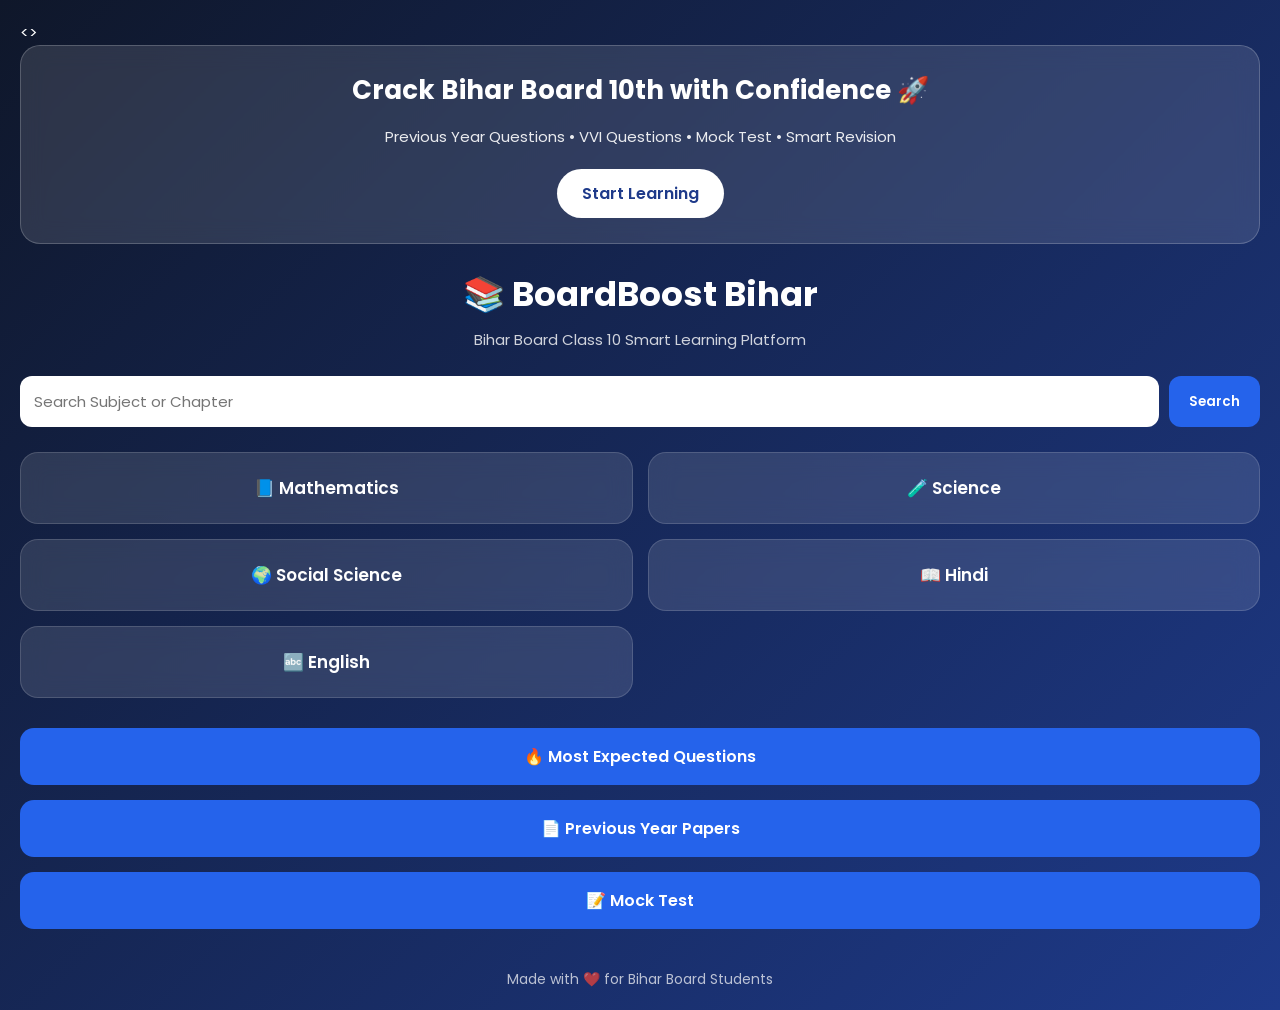
==== index.html @ 2d81bc1f "Add files via upload" ====
<!DOCTYPE html>
<html lang="en">
<<link href="https://fonts.googleapis.com/css2?family=Poppins:wght@300;400;600;700&display=swap" rel="stylesheet">>
    <meta charset="UTF-8">
    <meta name="viewport" content="width=device-width, initial-scale=1.0">
    <title>BoardBoost Bihar</title>

    <link rel="stylesheet" href="style.css">
</head>

<body>

<header>
<section class="hero">

<h2>Crack Bihar Board 10th with Confidence 🚀</h2>

<p>
Previous Year Questions • VVI Questions • Mock Test • Smart Revision
</p>

<a href="#">Start Learning</a>

</section>

    <h1>📚 BoardBoost Bihar</h1>

    <p>Bihar Board Class 10 Smart Learning Platform</p>

</header>


<section class="search-box">

<input type="text" placeholder="Search Subject or Chapter">

<button>Search</button>

</section>



<section class="subjects">

<div class="card">📘 Mathematics</div>

<div class="card">🧪 Science</div>

<div class="card">🌍 Social Science</div>

<div class="card">📖 Hindi</div>

<div class="card">🔤 English</div>

</section>



<section class="buttons">

<button>🔥 Most Expected Questions</button>

<button>📄 Previous Year Papers</button>

<button>📝 Mock Test</button>

</section>



<footer>

Made with ❤️ for Bihar Board Students

</footer>

<script src="script.js"></script>

</body>
</html>
---- style.css ----
/* ===========================
   BoardBoost Bihar
   Premium Mobile UI v1
=========================== */

@import url('https://fonts.googleapis.com/css2?family=Poppins:wght@300;400;500;600;700&display=swap');

*{
margin:0;
padding:0;
box-sizing:border-box;
font-family:'Poppins',sans-serif;
}

body{

background:linear-gradient(135deg,#0f172a,#1e3a8a);

color:white;

min-height:100vh;

padding:20px;

}

/* Header */

header{

text-align:center;

margin-bottom:25px;

}

header h1{

font-size:34px;

font-weight:700;

}

header p{

margin-top:8px;

opacity:.8;

font-size:15px;

}

/* Hero */

.hero{

background:rgba(255,255,255,.12);

backdrop-filter:blur(12px);

padding:25px;

border-radius:20px;

margin-bottom:25px;

text-align:center;

border:1px solid rgba(255,255,255,.2);

}

.hero h2{

font-size:26px;

margin-bottom:15px;

}

.hero p{

line-height:1.6;

opacity:.9;

margin-bottom:20px;

}

.hero a{

display:inline-block;

padding:12px 25px;

background:white;

color:#1e3a8a;

border-radius:50px;

text-decoration:none;

font-weight:600;

}

/* Search */

.search-box{

display:flex;

gap:10px;

margin-bottom:25px;

}

.search-box input{

flex:1;

padding:14px;

border:none;

border-radius:12px;

outline:none;

font-size:15px;

}

.search-box button{

padding:14px 20px;

background:#2563eb;

color:white;

border:none;

border-radius:12px;

font-weight:600;

}

/* Subjects */

.subjects{

display:grid;

grid-template-columns:repeat(2,1fr);

gap:15px;

margin-bottom:30px;

}

.card{

background:rgba(255,255,255,.12);

backdrop-filter:blur(12px);

padding:22px;

border-radius:18px;

text-align:center;

font-weight:600;

font-size:17px;

border:1px solid rgba(255,255,255,.15);

transition:.3s;

}

.card:active{

transform:scale(.95);

}

/* Buttons */

.buttons{

display:flex;

flex-direction:column;

gap:15px;

}

.buttons button{

padding:16px;

background:#2563eb;

color:white;

border:none;

border-radius:14px;

font-size:16px;

font-weight:600;

}

/* Footer */

footer{

margin-top:40px;

text-align:center;

opacity:.7;

font-size:14px;

}
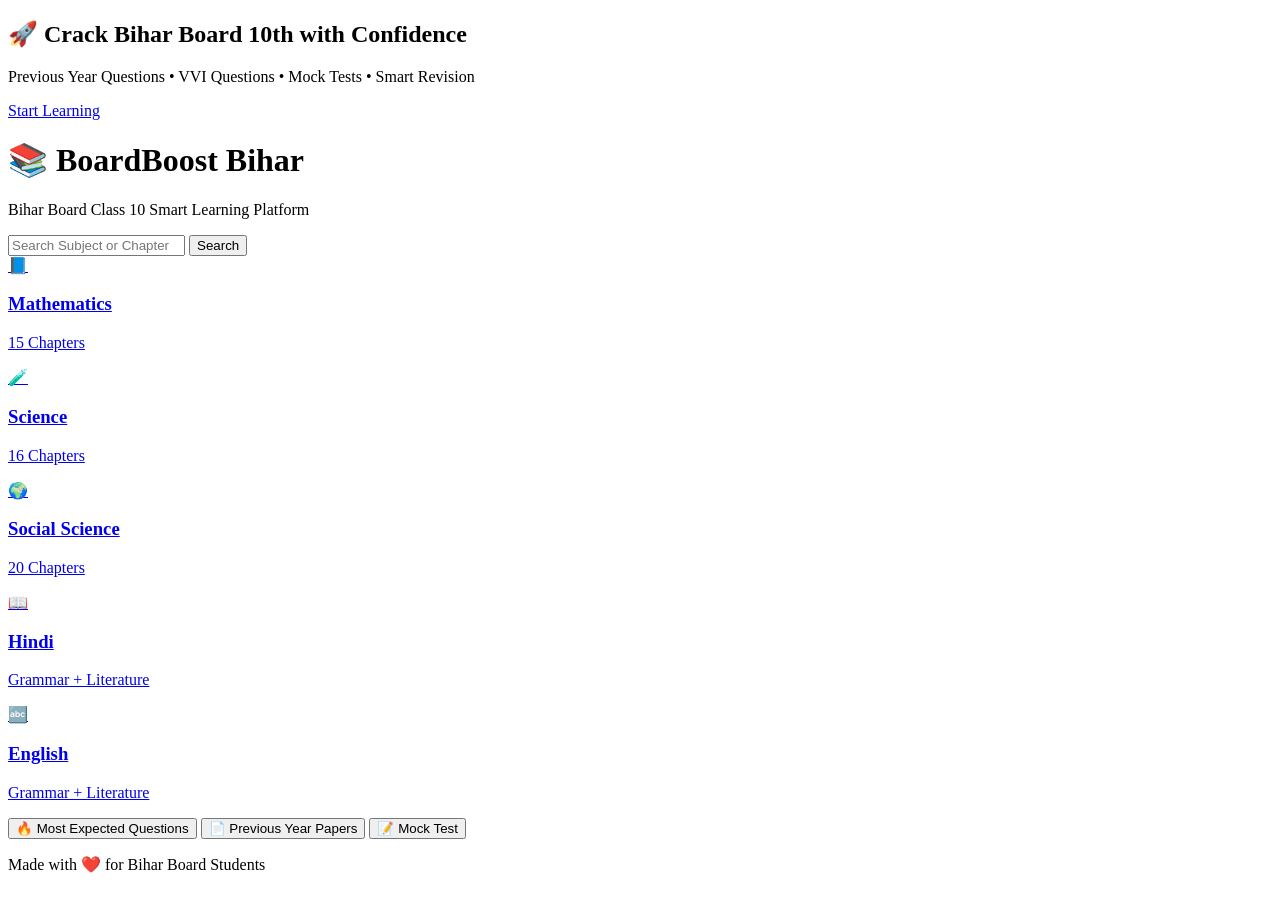
==== commit ab0d4e9b: "Add files via upload" ====
--- a/index.html
+++ b/index.html
@@ -1,60 +1,120 @@
 <!DOCTYPE html>
 <html lang="en">
-<<link href="https://fonts.googleapis.com/css2?family=Poppins:wght@300;400;600;700&display=swap" rel="stylesheet">>
-    <meta charset="UTF-8">
-    <meta name="viewport" content="width=device-width, initial-scale=1.0">
-    <title>BoardBoost Bihar</title>
 
-    <link rel="stylesheet" href="style.css">
+<head>
+  <meta charset="UTF-8">
+  <meta name="viewport" content="width=device-width, initial-scale=1.0">
+
+  <title>BoardBoost Bihar</title>
+
+  <!-- Google Font -->
+  <link rel="preconnect" href="https://fonts.googleapis.com">
+  <link rel="preconnect" href="https://fonts.gstatic.com" crossorigin>
+
+  <link href="https://fonts.googleapis.com/css2?family=Poppins:wght@300;400;500;600;700&display=swap" rel="stylesheet">
+
+  <!-- CSS -->
+  <link rel="stylesheet" href="css/style.css">
 </head>
 
 <body>
 
 <header>
+
 <section class="hero">
 
-<h2>Crack Bihar Board 10th with Confidence 🚀</h2>
+<h2>🚀 Crack Bihar Board 10th with Confidence</h2>
 
 <p>
-Previous Year Questions • VVI Questions • Mock Test • Smart Revision
+Previous Year Questions • VVI Questions • Mock Tests • Smart Revision
 </p>
 
-<a href="#">Start Learning</a>
+<a href="subjects.html" class="start-btn">
+Start Learning
+</a>
 
 </section>
 
-    <h1>📚 BoardBoost Bihar</h1>
+<h1>📚 BoardBoost Bihar</h1>
 
-    <p>Bihar Board Class 10 Smart Learning Platform</p>
+<p class="subtitle">
+Bihar Board Class 10 Smart Learning Platform
+</p>
 
 </header>
 
+<!-- Search -->
 
 <section class="search-box">
 
-<input type="text" placeholder="Search Subject or Chapter">
+<input
+type="text"
+id="searchInput"
+placeholder="Search Subject or Chapter">
 
-<button>Search</button>
+<button id="searchBtn">
+Search
+</button>
 
 </section>
 
-
+<!-- Subjects -->
 
 <section class="subjects">
 
-<div class="card">📘 Mathematics</div>
+<a href="subjects.html" class="card">
 
-<div class="card">🧪 Science</div>
+📘
 
-<div class="card">🌍 Social Science</div>
+<h3>Mathematics</h3>
 
-<div class="card">📖 Hindi</div>
+<p>15 Chapters</p>
 
-<div class="card">🔤 English</div>
+</a>
+
+<a href="subjects.html" class="card">
+
+🧪
+
+<h3>Science</h3>
+
+<p>16 Chapters</p>
+
+</a>
+
+<a href="subjects.html" class="card">
+
+🌍
+
+<h3>Social Science</h3>
+
+<p>20 Chapters</p>
+
+</a>
+
+<a href="subjects.html" class="card">
+
+📖
+
+<h3>Hindi</h3>
+
+<p>Grammar + Literature</p>
+
+</a>
+
+<a href="subjects.html" class="card">
+
+🔤
+
+<h3>English</h3>
+
+<p>Grammar + Literature</p>
+
+</a>
 
 </section>
 
-
+<!-- Quick Buttons -->
 
 <section class="buttons">
 
@@ -62,19 +122,21 @@
 
 <button>📄 Previous Year Papers</button>
 
-<button>📝 Mock Test</button>
+<button onclick="location.href='mocktest.html'">
+📝 Mock Test
+</button>
 
 </section>
 
-
-
 <footer>
 
-Made with ❤️ for Bihar Board Students
+<p>Made with ❤️ for Bihar Board Students</p>
 
 </footer>
 
-<script src="script.js"></script>
+<!-- JavaScript -->
+
+<script src="js/script.js"></script>
 
 </body>
 </html>
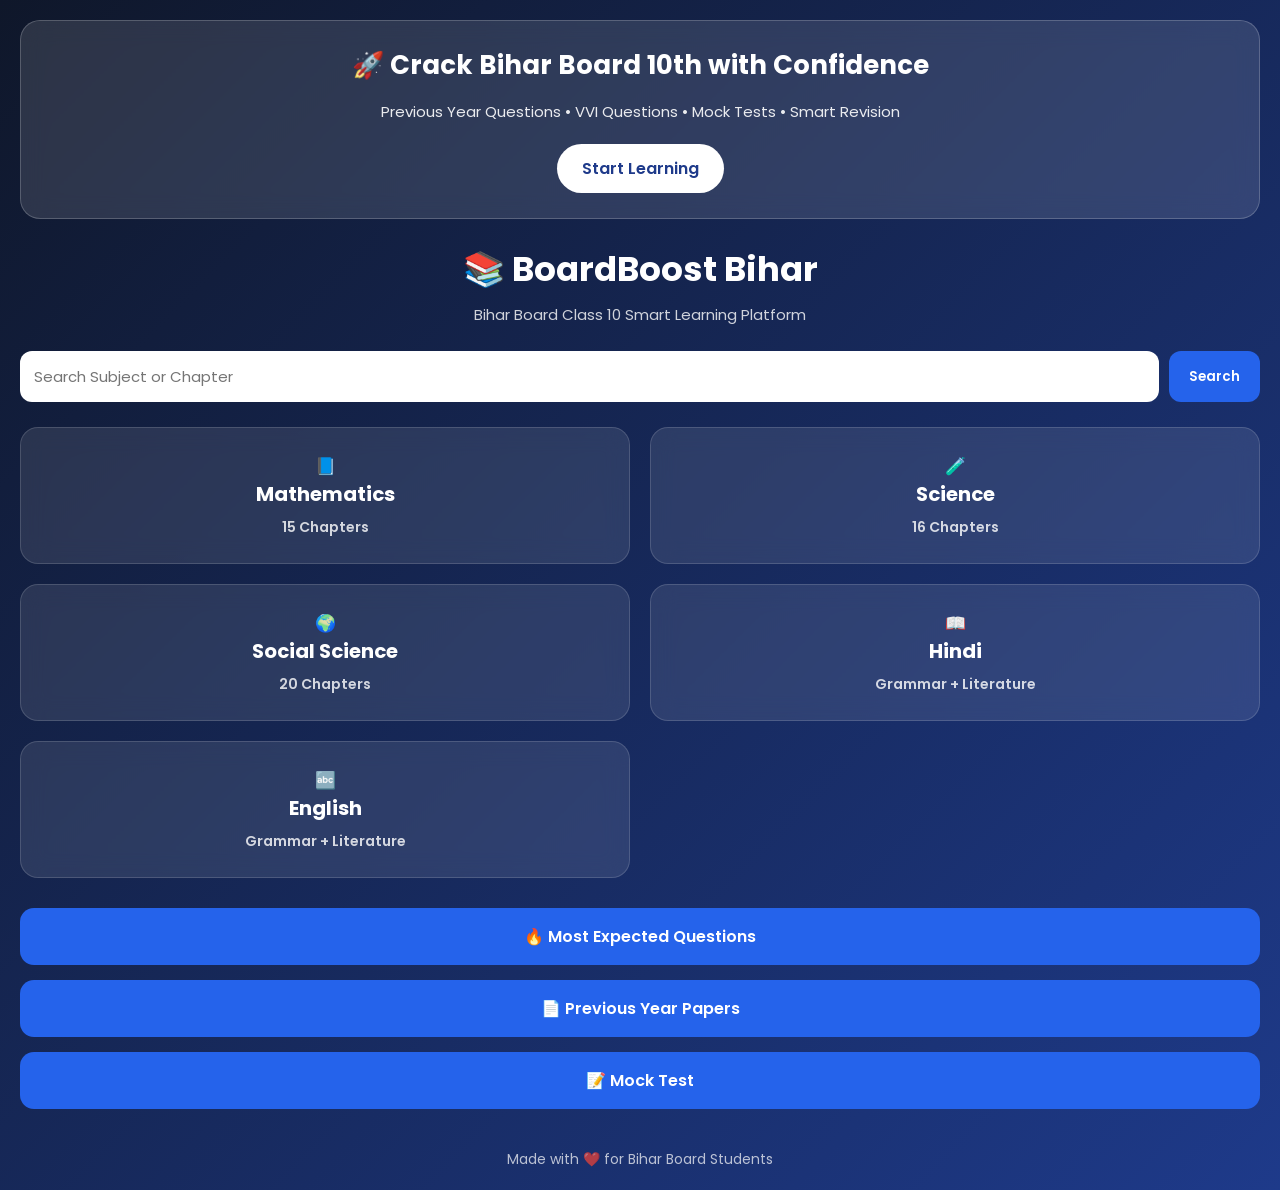
==== commit 5b6eb362: "Update index.html" ====
--- a/index.html
+++ b/index.html
@@ -14,7 +14,7 @@
   <link href="https://fonts.googleapis.com/css2?family=Poppins:wght@300;400;500;600;700&display=swap" rel="stylesheet">
 
   <!-- CSS -->
-  <link rel="stylesheet" href="css/style.css">
+  <link rel="stylesheet" href="style.css">
 </head>
 
 <body>
@@ -43,8 +43,6 @@
 
 </header>
 
-<!-- Search -->
-
 <section class="search-box">
 
 <input
@@ -58,63 +56,39 @@
 
 </section>
 
-<!-- Subjects -->
-
 <section class="subjects">
 
 <a href="subjects.html" class="card">
-
 📘
-
 <h3>Mathematics</h3>
-
 <p>15 Chapters</p>
-
 </a>
 
 <a href="subjects.html" class="card">
-
 🧪
-
 <h3>Science</h3>
-
 <p>16 Chapters</p>
-
 </a>
 
 <a href="subjects.html" class="card">
-
 🌍
-
 <h3>Social Science</h3>
-
 <p>20 Chapters</p>
-
 </a>
 
 <a href="subjects.html" class="card">
-
 📖
-
 <h3>Hindi</h3>
-
 <p>Grammar + Literature</p>
-
 </a>
 
 <a href="subjects.html" class="card">
-
 🔤
-
 <h3>English</h3>
-
 <p>Grammar + Literature</p>
-
 </a>
 
 </section>
-
-<!-- Quick Buttons -->
 
 <section class="buttons">
 
@@ -134,9 +108,7 @@
 
 </footer>
 
-<!-- JavaScript -->
-
-<script src="js/script.js"></script>
+<script src="script.js"></script>
 
 </body>
-</html>+</html>
--- a/style.css
+++ b/style.css
@@ -0,0 +1,296 @@
+/* ===========================
+   BoardBoost Bihar
+   Premium Mobile UI v1
+=========================== */
+
+@import url('https://fonts.googleapis.com/css2?family=Poppins:wght@300;400;500;600;700&display=swap');
+
+*{
+margin:0;
+padding:0;
+box-sizing:border-box;
+font-family:'Poppins',sans-serif;
+}
+
+body{
+
+background:linear-gradient(135deg,#0f172a,#1e3a8a);
+
+color:white;
+
+min-height:100vh;
+
+padding:20px;
+
+}
+
+/* Header */
+
+header{
+
+text-align:center;
+
+margin-bottom:25px;
+
+}
+
+header h1{
+
+font-size:34px;
+
+font-weight:700;
+
+}
+
+header p{
+
+margin-top:8px;
+
+opacity:.8;
+
+font-size:15px;
+
+}
+
+/* Hero */
+
+.hero{
+
+background:rgba(255,255,255,.12);
+
+backdrop-filter:blur(12px);
+
+padding:25px;
+
+border-radius:20px;
+
+margin-bottom:25px;
+
+text-align:center;
+
+border:1px solid rgba(255,255,255,.2);
+
+}
+
+.hero h2{
+
+font-size:26px;
+
+margin-bottom:15px;
+
+}
+
+.hero p{
+
+line-height:1.6;
+
+opacity:.9;
+
+margin-bottom:20px;
+
+}
+
+.hero a{
+
+display:inline-block;
+
+padding:12px 25px;
+
+background:white;
+
+color:#1e3a8a;
+
+border-radius:50px;
+
+text-decoration:none;
+
+font-weight:600;
+
+}
+
+/* Search */
+
+.search-box{
+
+display:flex;
+
+gap:10px;
+
+margin-bottom:25px;
+
+}
+
+.search-box input{
+
+flex:1;
+
+padding:14px;
+
+border:none;
+
+border-radius:12px;
+
+outline:none;
+
+font-size:15px;
+
+}
+
+.search-box button{
+
+padding:14px 20px;
+
+background:#2563eb;
+
+color:white;
+
+border:none;
+
+border-radius:12px;
+
+font-weight:600;
+
+}
+
+/* Subjects */
+
+.subjects{
+
+display:grid;
+
+grid-template-columns:repeat(2,1fr);
+
+gap:15px;
+
+margin-bottom:30px;
+
+}
+
+.card{
+
+background:rgba(255,255,255,.12);
+
+backdrop-filter:blur(12px);
+
+padding:22px;
+
+border-radius:18px;
+
+text-align:center;
+
+font-weight:600;
+
+font-size:17px;
+
+border:1px solid rgba(255,255,255,.15);
+
+transition:.3s;
+
+}
+
+.card:active{
+
+transform:scale(.95);
+
+}
+
+/* Buttons */
+
+.buttons{
+
+display:flex;
+
+flex-direction:column;
+
+gap:15px;
+
+}
+
+.buttons button{
+
+padding:16px;
+
+background:#2563eb;
+
+color:white;
+
+border:none;
+
+border-radius:14px;
+
+font-size:16px;
+
+font-weight:600;
+
+}
+
+/* Footer */
+
+footer{
+
+margin-top:40px;
+
+text-align:center;
+
+opacity:.7;
+
+font-size:14px;
+
+}
+.subjects{
+
+display:grid;
+
+grid-template-columns:1fr 1fr;
+
+gap:20px;
+
+margin-top:25px;
+
+}
+
+.subjects .card{
+
+text-decoration:none;
+
+color:white;
+
+padding:25px;
+
+text-align:center;
+
+background:rgba(255,255,255,.10);
+
+border-radius:18px;
+
+backdrop-filter:blur(12px);
+
+border:1px solid rgba(255,255,255,.15);
+
+transition:.3s;
+
+}
+
+.subjects .card h2{
+
+margin-top:12px;
+
+font-size:18px;
+
+}
+
+.subjects .card p{
+
+margin-top:8px;
+
+opacity:.8;
+
+font-size:14px;
+
+}
+
+.subjects .card:active{
+
+transform:scale(.96);
+
+}
